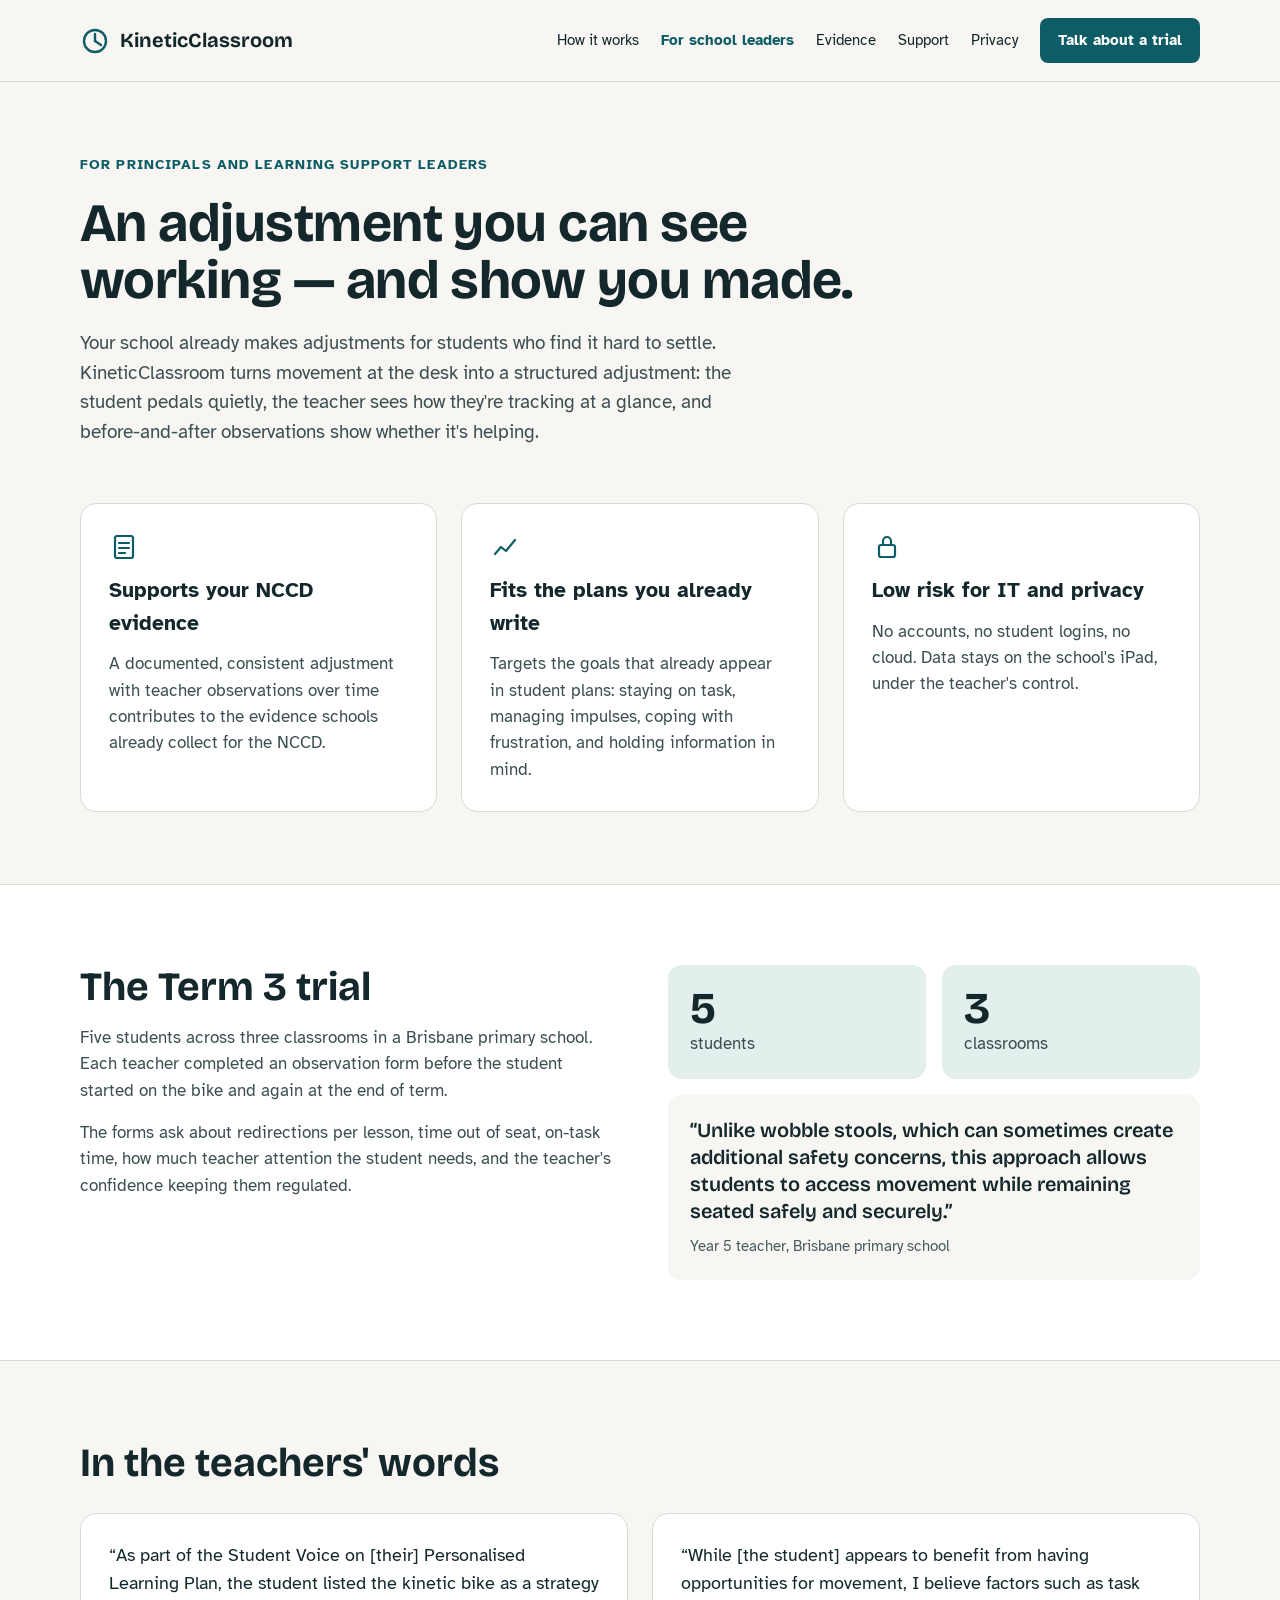
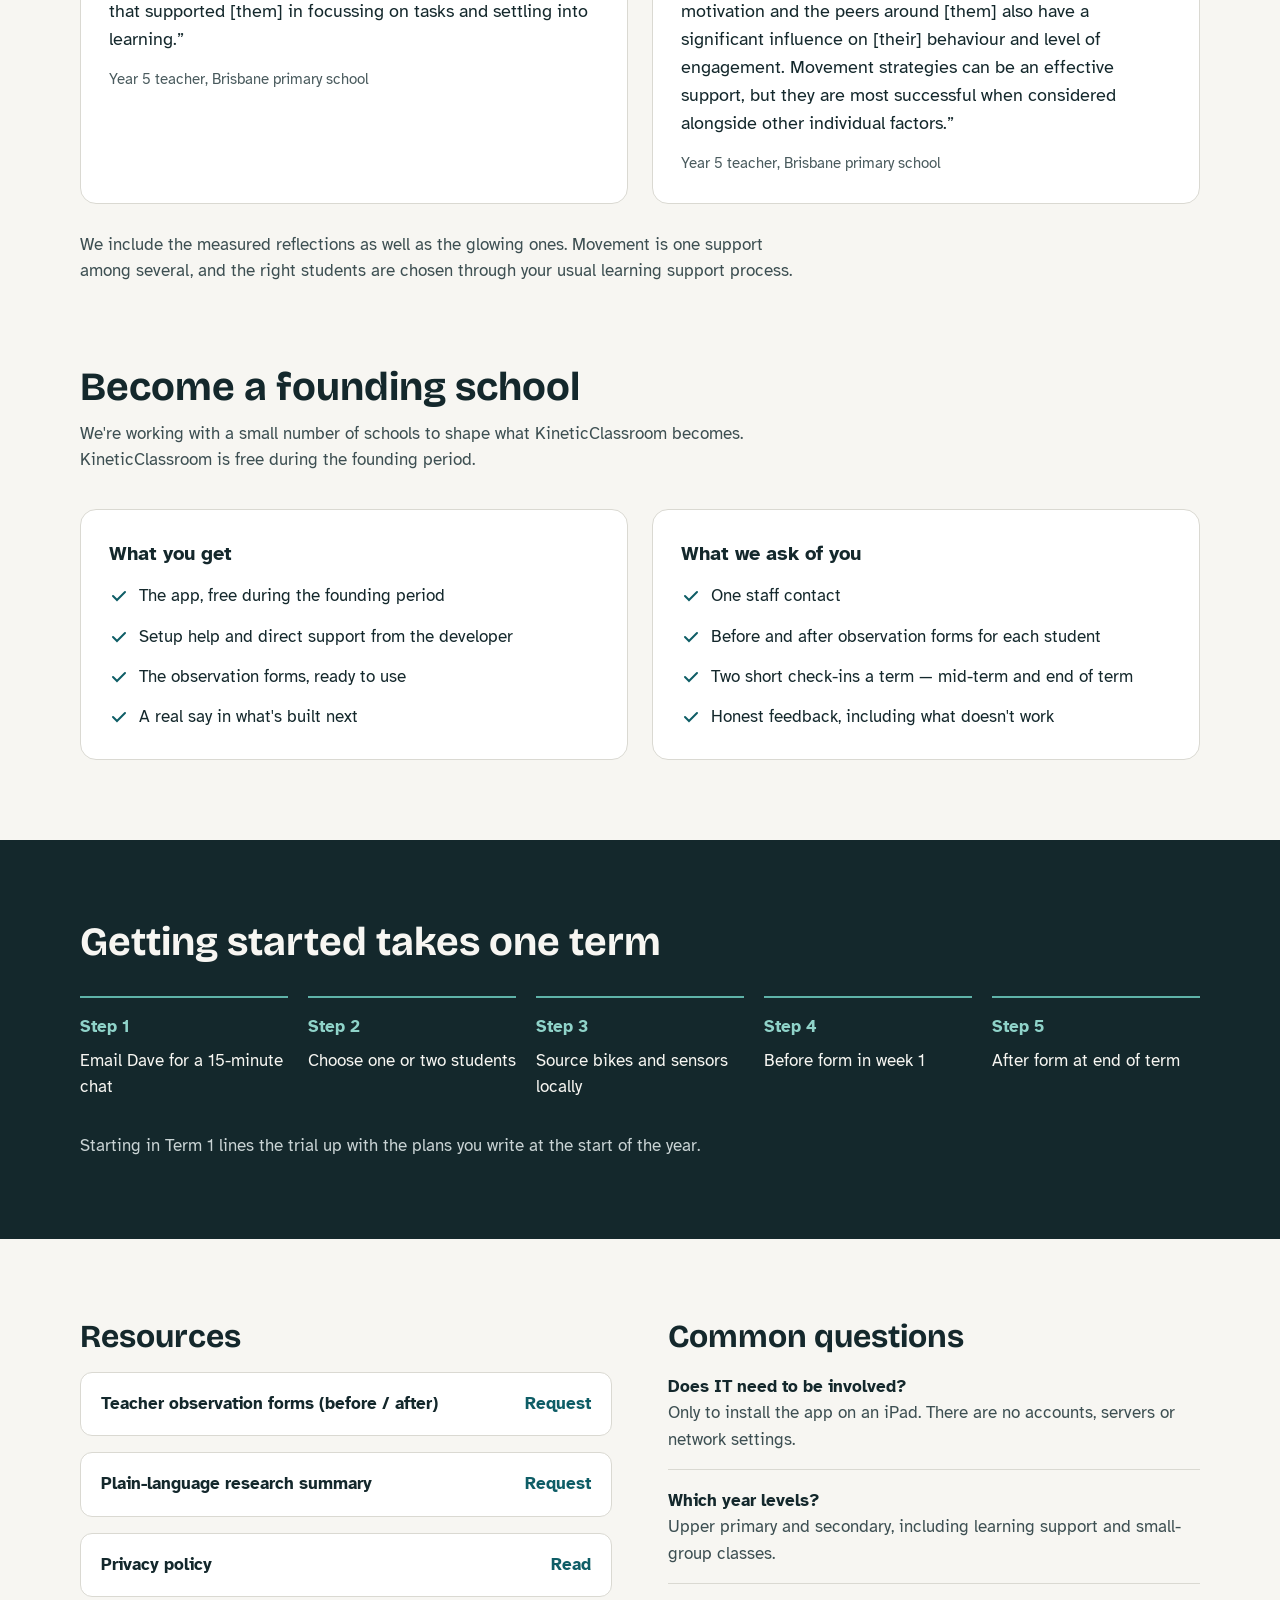
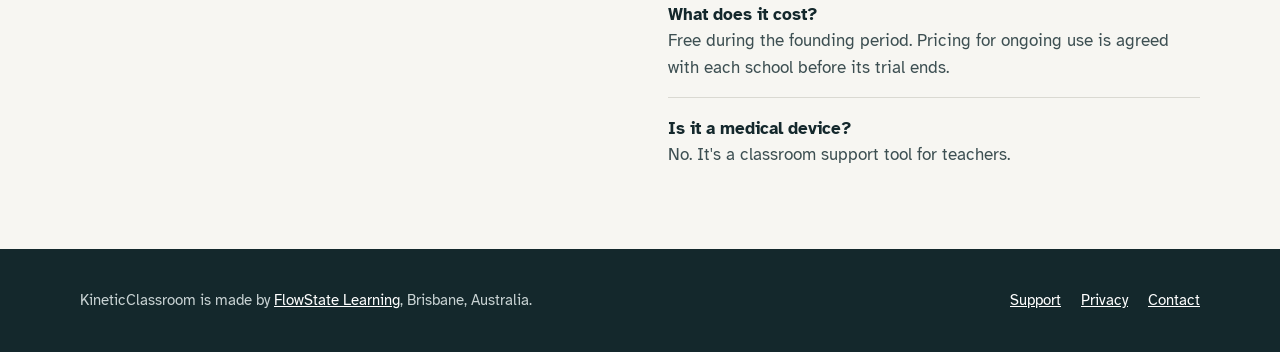
==== leaders.html @ 9f457ce8 "Add files via upload" ====
<!doctype html>
<html lang="en-AU">
<head>
<meta charset="utf-8">
<meta name="viewport" content="width=device-width, initial-scale=1">
<title>KineticClassroom for school leaders</title>
<meta name="description" content="How KineticClassroom supports adjustments for students who find it hard to settle: the Term 3 trial, founding-school terms and getting started.">
<meta property="og:title" content="KineticClassroom for school leaders">
<meta property="og:description" content="How KineticClassroom supports adjustments for students who find it hard to settle: the Term 3 trial, founding-school terms and getting started.">
<meta property="og:type" content="website">
<link rel="preconnect" href="https://fonts.googleapis.com">
<link rel="preconnect" href="https://fonts.gstatic.com" crossorigin>
<link href="https://fonts.googleapis.com/css2?family=Bricolage+Grotesque:opsz,wght@12..96,600;12..96,700&family=Atkinson+Hyperlegible:wght@400;700&display=swap" rel="stylesheet">
<style>
body{margin:0;background:#F7F6F2}
a{color:#0E5D66}a:hover{color:#0A464D}
a:focus-visible{outline:3px solid #0E5D66;outline-offset:3px}
@media (max-width:640px){
 h1{font-size:38px !important}
 h2[style*="font-size: 40px"]{font-size:30px !important}
 section{padding-top:56px !important;padding-bottom:56px !important}
 header nav{gap:14px !important}
}
</style>
</head>
<body>
<div style="font-family: 'Atkinson Hyperlegible', system-ui, sans-serif; color: #14282C; background: #F7F6F2; font-size: 17px; line-height: 1.55">

<header style="border-bottom: 1px solid #DAD9D2">
<div style="max-width: 1120px; margin: 0 auto; padding: 18px 24px; display: flex; flex-wrap: wrap; align-items: center; justify-content: space-between; gap: 16px">
<a href="index.html" style="display: flex; align-items: center; gap: 10px; text-decoration: none; color: #14282C">
<svg width="30" height="30" viewBox="0 0 30 30" fill="none" stroke="#0E5D66" stroke-width="2.4" stroke-linecap="round" aria-hidden="true"><circle cx="15" cy="15" r="11"></circle><path d="M15 15 L15 8"></path><path d="M15 15 L21 19"></path></svg>
<span style="font-family: 'Bricolage Grotesque', sans-serif; font-weight: 700; font-size: 20px">KineticClassroom</span>
</a>
<nav aria-label="Main" style="display: flex; flex-wrap: wrap; align-items: center; gap: 22px; font-size: 15px">
<a href="index.html#how" style="color: #14282C; text-decoration: none">How it works</a>
<a href="leaders.html" style="color: #0E5D66; text-decoration: none; font-weight: 700">For school leaders</a>
<a href="index.html#evidence" style="color: #14282C; text-decoration: none">Evidence</a>
<a href="support.html" style="color: #14282C; text-decoration: none">Support</a>
<a href="privacy.html" style="color: #14282C; text-decoration: none">Privacy</a>
<a href="mailto:dave@flowstatelearning.com.au?subject=KineticClassroom%20trial" style="background: #0E5D66; color: #FFFFFF; text-decoration: none; padding: 11px 18px; border-radius: 8px; font-weight: 700">Talk about a trial</a>
</nav>
</div>
</header>

<section style="max-width: 1120px; margin: 0 auto; padding: 72px 24px 56px; display: flex; flex-direction: column; gap: 20px">
<p style="margin: 0; font-size: 14px; font-weight: 700; letter-spacing: 0.08em; text-transform: uppercase; color: #0E5D66">For principals and learning support leaders</p>
<h1 style="margin: 0; font-family: 'Bricolage Grotesque', sans-serif; font-weight: 700; font-size: 54px; line-height: 1.05; letter-spacing: -0.01em; max-width: 820px">An adjustment you can see working — and show you made.</h1>
<p style="margin: 0; font-size: 19px; color: #3D4F52; max-width: 680px">Your school already makes adjustments for students who find it hard to settle. KineticClassroom turns movement at the desk into a structured adjustment: the student pedals quietly, the teacher sees how they're tracking at a glance, and before-and-after observations show whether it's helping.</p>
</section>

<section style="max-width: 1120px; margin: 0 auto; padding: 0 24px 72px; display: grid; grid-template-columns: repeat(auto-fit, minmax(300px, 1fr)); gap: 24px">
<div style="background: #FFFFFF; border: 1px solid #DAD9D2; border-radius: 16px; padding: 28px; display: flex; flex-direction: column; gap: 12px">
<svg width="30" height="30" viewBox="0 0 30 30" fill="none" stroke="#0E5D66" stroke-width="2.2" stroke-linecap="round" stroke-linejoin="round" aria-hidden="true"><rect x="6" y="4" width="18" height="22" rx="2"></rect><path d="M10 11h10M10 16h10M10 21h6"></path></svg>
<h2 style="margin: 0; font-size: 21px">Supports your NCCD evidence</h2>
<p style="margin: 0; color: #3D4F52">A documented, consistent adjustment with teacher observations over time contributes to the evidence schools already collect for the NCCD.</p>
</div>
<div style="background: #FFFFFF; border: 1px solid #DAD9D2; border-radius: 16px; padding: 28px; display: flex; flex-direction: column; gap: 12px">
<svg width="30" height="30" viewBox="0 0 30 30" fill="none" stroke="#0E5D66" stroke-width="2.2" stroke-linecap="round" stroke-linejoin="round" aria-hidden="true"><path d="M5 22l6-7 5 4 9-11"></path></svg>
<h2 style="margin: 0; font-size: 21px">Fits the plans you already write</h2>
<p style="margin: 0; color: #3D4F52">Targets the goals that already appear in student plans: staying on task, managing impulses, coping with frustration, and holding information in mind.</p>
</div>
<div style="background: #FFFFFF; border: 1px solid #DAD9D2; border-radius: 16px; padding: 28px; display: flex; flex-direction: column; gap: 12px">
<svg width="30" height="30" viewBox="0 0 30 30" fill="none" stroke="#0E5D66" stroke-width="2.2" stroke-linecap="round" stroke-linejoin="round" aria-hidden="true"><rect x="7" y="13" width="16" height="12" rx="2"></rect><path d="M11 13V9a4 4 0 0 1 8 0v4"></path></svg>
<h2 style="margin: 0; font-size: 21px">Low risk for IT and privacy</h2>
<p style="margin: 0; color: #3D4F52">No accounts, no student logins, no cloud. Data stays on the school's iPad, under the teacher's control.</p>
</div>
</section>

<section style="background: #FFFFFF; border-top: 1px solid #DAD9D2; border-bottom: 1px solid #DAD9D2">
<div style="max-width: 1120px; margin: 0 auto; padding: 80px 24px; display: grid; grid-template-columns: repeat(auto-fit, minmax(320px, 1fr)); gap: 56px">
<div style="display: flex; flex-direction: column; gap: 16px">
<h2 style="margin: 0; font-family: 'Bricolage Grotesque', sans-serif; font-weight: 700; font-size: 40px; line-height: 1.1">The Term 3 trial</h2>
<p style="margin: 0; color: #3D4F52">Five students across three classrooms in a Brisbane primary school. Each teacher completed an observation form before the student started on the bike and again at the end of term.</p>
<p style="margin: 0; color: #3D4F52">The forms ask about redirections per lesson, time out of seat, on-task time, how much teacher attention the student needs, and the teacher's confidence keeping them regulated.</p>
</div>
<div style="display: flex; flex-direction: column; gap: 16px">
<div style="display: grid; grid-template-columns: repeat(2, minmax(0, 1fr)); gap: 16px">
<div style="background: #E3EFEC; border-radius: 14px; padding: 22px"><span style="display: block; font-family: 'Bricolage Grotesque', sans-serif; font-weight: 700; font-size: 44px; line-height: 1">5</span><span style="color: #3D4F52">students</span></div>
<div style="background: #E3EFEC; border-radius: 14px; padding: 22px"><span style="display: block; font-family: 'Bricolage Grotesque', sans-serif; font-weight: 700; font-size: 44px; line-height: 1">3</span><span style="color: #3D4F52">classrooms</span></div>
</div>
<figure style="margin: 0; border-left: 0; background: #F7F6F2; border-radius: 14px; padding: 22px; display: flex; flex-direction: column; gap: 10px">
<blockquote style="margin: 0; font-family: 'Bricolage Grotesque', sans-serif; font-weight: 600; font-size: 20px; line-height: 1.35">“Unlike wobble stools, which can sometimes create additional safety concerns, this approach allows students to access movement while remaining seated safely and securely.”</blockquote>
<figcaption style="color: #4A5B5E; font-size: 15px">Year 5 teacher, Brisbane primary school</figcaption>
</figure>
</div>
</div>
</section>

<section style="max-width: 1120px; margin: 0 auto; padding: 80px 24px 0; display: flex; flex-direction: column; gap: 28px">
<h2 style="margin: 0; font-family: 'Bricolage Grotesque', sans-serif; font-weight: 700; font-size: 40px; line-height: 1.1">In the teachers' words</h2>
<div style="display: grid; grid-template-columns: repeat(auto-fit, minmax(320px, 1fr)); gap: 24px">
<figure style="margin: 0; background: #FFFFFF; border: 1px solid #DAD9D2; border-radius: 16px; padding: 28px; display: flex; flex-direction: column; gap: 14px">
<blockquote style="margin: 0; font-size: 18px; line-height: 1.55">“As part of the Student Voice on [their] Personalised Learning Plan, the student listed the kinetic bike as a strategy that supported [them] in focussing on tasks and settling into learning.”</blockquote>
<figcaption style="color: #4A5B5E; font-size: 15px">Year 5 teacher, Brisbane primary school</figcaption>
</figure>
<figure style="margin: 0; background: #FFFFFF; border: 1px solid #DAD9D2; border-radius: 16px; padding: 28px; display: flex; flex-direction: column; gap: 14px">
<blockquote style="margin: 0; font-size: 18px; line-height: 1.55">“While [the student] appears to benefit from having opportunities for movement, I believe factors such as task motivation and the peers around [them] also have a significant influence on [their] behaviour and level of engagement. Movement strategies can be an effective support, but they are most successful when considered alongside other individual factors.”</blockquote>
<figcaption style="color: #4A5B5E; font-size: 15px">Year 5 teacher, Brisbane primary school</figcaption>
</figure>
</div>
<p style="margin: 0; color: #3D4F52; max-width: 720px">We include the measured reflections as well as the glowing ones. Movement is one support among several, and the right students are chosen through your usual learning support process.</p>
</section>

<section style="max-width: 1120px; margin: 0 auto; padding: 80px 24px; display: flex; flex-direction: column; gap: 36px">
<div style="display: flex; flex-direction: column; gap: 12px; max-width: 720px">
<h2 style="margin: 0; font-family: 'Bricolage Grotesque', sans-serif; font-weight: 700; font-size: 40px; line-height: 1.1">Become a founding school</h2>
<p style="margin: 0; color: #3D4F52">We're working with a small number of schools to shape what KineticClassroom becomes. KineticClassroom is free during the founding period.</p>
</div>
<div style="display: grid; grid-template-columns: repeat(auto-fit, minmax(300px, 1fr)); gap: 24px">
<div style="background: #FFFFFF; border: 1px solid #DAD9D2; border-radius: 16px; padding: 28px; display: flex; flex-direction: column; gap: 14px">
<h3 style="margin: 0; font-size: 20px">What you get</h3>
<div style="display: flex; gap: 10px"><svg width="20" height="20" viewBox="0 0 20 20" fill="none" stroke="#0E5D66" stroke-width="2" stroke-linecap="round" aria-hidden="true" style="flex-shrink: 0; margin-top: 3px"><path d="M4 10l4 4 8-8"></path></svg><span>The app, free during the founding period</span></div>
<div style="display: flex; gap: 10px"><svg width="20" height="20" viewBox="0 0 20 20" fill="none" stroke="#0E5D66" stroke-width="2" stroke-linecap="round" aria-hidden="true" style="flex-shrink: 0; margin-top: 3px"><path d="M4 10l4 4 8-8"></path></svg><span>Setup help and direct support from the developer</span></div>
<div style="display: flex; gap: 10px"><svg width="20" height="20" viewBox="0 0 20 20" fill="none" stroke="#0E5D66" stroke-width="2" stroke-linecap="round" aria-hidden="true" style="flex-shrink: 0; margin-top: 3px"><path d="M4 10l4 4 8-8"></path></svg><span>The observation forms, ready to use</span></div>
<div style="display: flex; gap: 10px"><svg width="20" height="20" viewBox="0 0 20 20" fill="none" stroke="#0E5D66" stroke-width="2" stroke-linecap="round" aria-hidden="true" style="flex-shrink: 0; margin-top: 3px"><path d="M4 10l4 4 8-8"></path></svg><span>A real say in what's built next</span></div>
</div>
<div style="background: #FFFFFF; border: 1px solid #DAD9D2; border-radius: 16px; padding: 28px; display: flex; flex-direction: column; gap: 14px">
<h3 style="margin: 0; font-size: 20px">What we ask of you</h3>
<div style="display: flex; gap: 10px"><svg width="20" height="20" viewBox="0 0 20 20" fill="none" stroke="#0E5D66" stroke-width="2" stroke-linecap="round" aria-hidden="true" style="flex-shrink: 0; margin-top: 3px"><path d="M4 10l4 4 8-8"></path></svg><span>One staff contact</span></div>
<div style="display: flex; gap: 10px"><svg width="20" height="20" viewBox="0 0 20 20" fill="none" stroke="#0E5D66" stroke-width="2" stroke-linecap="round" aria-hidden="true" style="flex-shrink: 0; margin-top: 3px"><path d="M4 10l4 4 8-8"></path></svg><span>Before and after observation forms for each student</span></div>
<div style="display: flex; gap: 10px"><svg width="20" height="20" viewBox="0 0 20 20" fill="none" stroke="#0E5D66" stroke-width="2" stroke-linecap="round" aria-hidden="true" style="flex-shrink: 0; margin-top: 3px"><path d="M4 10l4 4 8-8"></path></svg><span>Two short check-ins a term — mid-term and end of term</span></div>
<div style="display: flex; gap: 10px"><svg width="20" height="20" viewBox="0 0 20 20" fill="none" stroke="#0E5D66" stroke-width="2" stroke-linecap="round" aria-hidden="true" style="flex-shrink: 0; margin-top: 3px"><path d="M4 10l4 4 8-8"></path></svg><span>Honest feedback, including what doesn't work</span></div>
</div>
</div>
</section>

<section style="background: #14282C; color: #F7F6F2">
<div style="max-width: 1120px; margin: 0 auto; padding: 80px 24px; display: flex; flex-direction: column; gap: 32px">
<h2 style="margin: 0; font-family: 'Bricolage Grotesque', sans-serif; font-weight: 700; font-size: 40px; line-height: 1.1">Getting started takes one term</h2>
<div style="display: grid; grid-template-columns: repeat(auto-fit, minmax(190px, 1fr)); gap: 20px">
<div style="display: flex; flex-direction: column; gap: 8px; border-top: 2px solid #5FB3A9; padding-top: 16px"><span style="font-weight: 700; color: #8FD3C9">Step 1</span><span>Email Dave for a 15-minute chat</span></div>
<div style="display: flex; flex-direction: column; gap: 8px; border-top: 2px solid #5FB3A9; padding-top: 16px"><span style="font-weight: 700; color: #8FD3C9">Step 2</span><span>Choose one or two students</span></div>
<div style="display: flex; flex-direction: column; gap: 8px; border-top: 2px solid #5FB3A9; padding-top: 16px"><span style="font-weight: 700; color: #8FD3C9">Step 3</span><span>Source bikes and sensors locally</span></div>
<div style="display: flex; flex-direction: column; gap: 8px; border-top: 2px solid #5FB3A9; padding-top: 16px"><span style="font-weight: 700; color: #8FD3C9">Step 4</span><span>Before form in week 1</span></div>
<div style="display: flex; flex-direction: column; gap: 8px; border-top: 2px solid #5FB3A9; padding-top: 16px"><span style="font-weight: 700; color: #8FD3C9">Step 5</span><span>After form at end of term</span></div>
</div>
<p style="margin: 0; color: #C9D3D4; max-width: 680px">Starting in Term 1 lines the trial up with the plans you write at the start of the year.</p>
</div>
</section>

<section style="max-width: 1120px; margin: 0 auto; padding: 80px 24px; display: grid; grid-template-columns: repeat(auto-fit, minmax(320px, 1fr)); gap: 56px">
<div style="display: flex; flex-direction: column; gap: 16px">
<h2 style="margin: 0; font-family: 'Bricolage Grotesque', sans-serif; font-weight: 700; font-size: 32px; line-height: 1.15">Resources</h2>
<a href="mailto:dave@flowstatelearning.com.au?subject=KineticClassroom%20observation%20forms" style="display: flex; justify-content: space-between; align-items: center; padding: 18px 20px; background: #FFFFFF; border: 1px solid #DAD9D2; border-radius: 12px; text-decoration: none; color: #14282C; font-weight: 700">Teacher observation forms (before / after) <span style="color: #0E5D66">Request</span></a>
<a href="mailto:dave@flowstatelearning.com.au?subject=KineticClassroom%20research%20summary" style="display: flex; justify-content: space-between; align-items: center; padding: 18px 20px; background: #FFFFFF; border: 1px solid #DAD9D2; border-radius: 12px; text-decoration: none; color: #14282C; font-weight: 700">Plain-language research summary <span style="color: #0E5D66">Request</span></a>
<a href="privacy.html" style="display: flex; justify-content: space-between; align-items: center; padding: 18px 20px; background: #FFFFFF; border: 1px solid #DAD9D2; border-radius: 12px; text-decoration: none; color: #14282C; font-weight: 700">Privacy policy <span style="color: #0E5D66">Read</span></a>
</div>
<div style="display: flex; flex-direction: column; gap: 18px">
<h2 style="margin: 0; font-family: 'Bricolage Grotesque', sans-serif; font-weight: 700; font-size: 32px; line-height: 1.15">Common questions</h2>
<div style="padding-bottom: 16px; border-bottom: 1px solid #DAD9D2"><strong>Does IT need to be involved?</strong><br><span style="color: #3D4F52">Only to install the app on an iPad. There are no accounts, servers or network settings.</span></div>
<div style="padding-bottom: 16px; border-bottom: 1px solid #DAD9D2"><strong>Which year levels?</strong><br><span style="color: #3D4F52">Upper primary and secondary, including learning support and small-group classes.</span></div>
<div style="padding-bottom: 16px; border-bottom: 1px solid #DAD9D2"><strong>What does it cost?</strong><br><span style="color: #3D4F52">Free during the founding period. Pricing for ongoing use is agreed with each school before its trial ends.</span></div>
<div><strong>Is it a medical device?</strong><br><span style="color: #3D4F52">No. It's a classroom support tool for teachers.</span></div>
</div>
</section>

<footer style="background: #14282C; color: #C9D3D4">
<div style="max-width: 1120px; margin: 0 auto; padding: 40px 24px; display: flex; flex-wrap: wrap; gap: 24px; justify-content: space-between; font-size: 15px">
<span>KineticClassroom is made by <a href="https://www.flowstatelearning.com.au" style="color: #FFFFFF">FlowState Learning</a>, Brisbane, Australia.</span>
<span style="display: flex; gap: 20px"><a href="support.html" style="color: #FFFFFF">Support</a><a href="privacy.html" style="color: #FFFFFF">Privacy</a><a href="mailto:dave@flowstatelearning.com.au" style="color: #FFFFFF">Contact</a></span>
</div>
</footer>

</div>
</body>
</html>
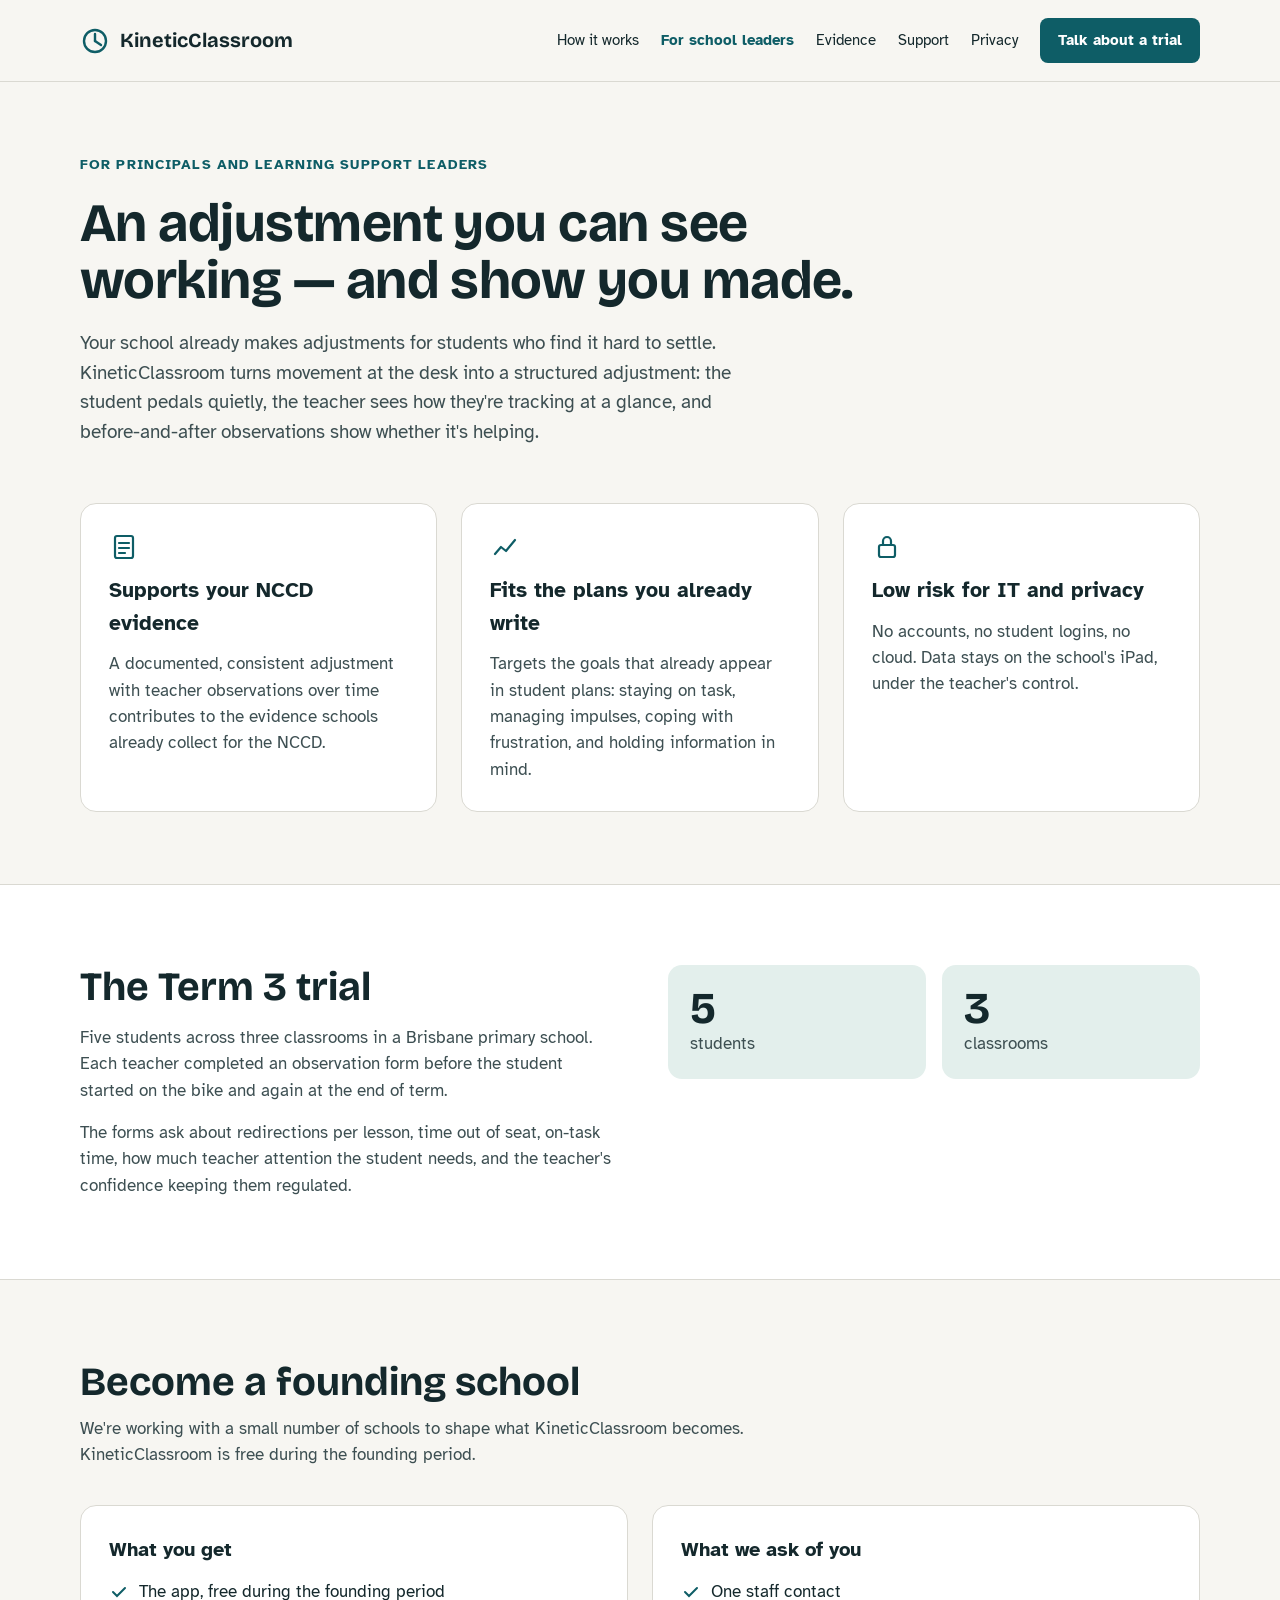
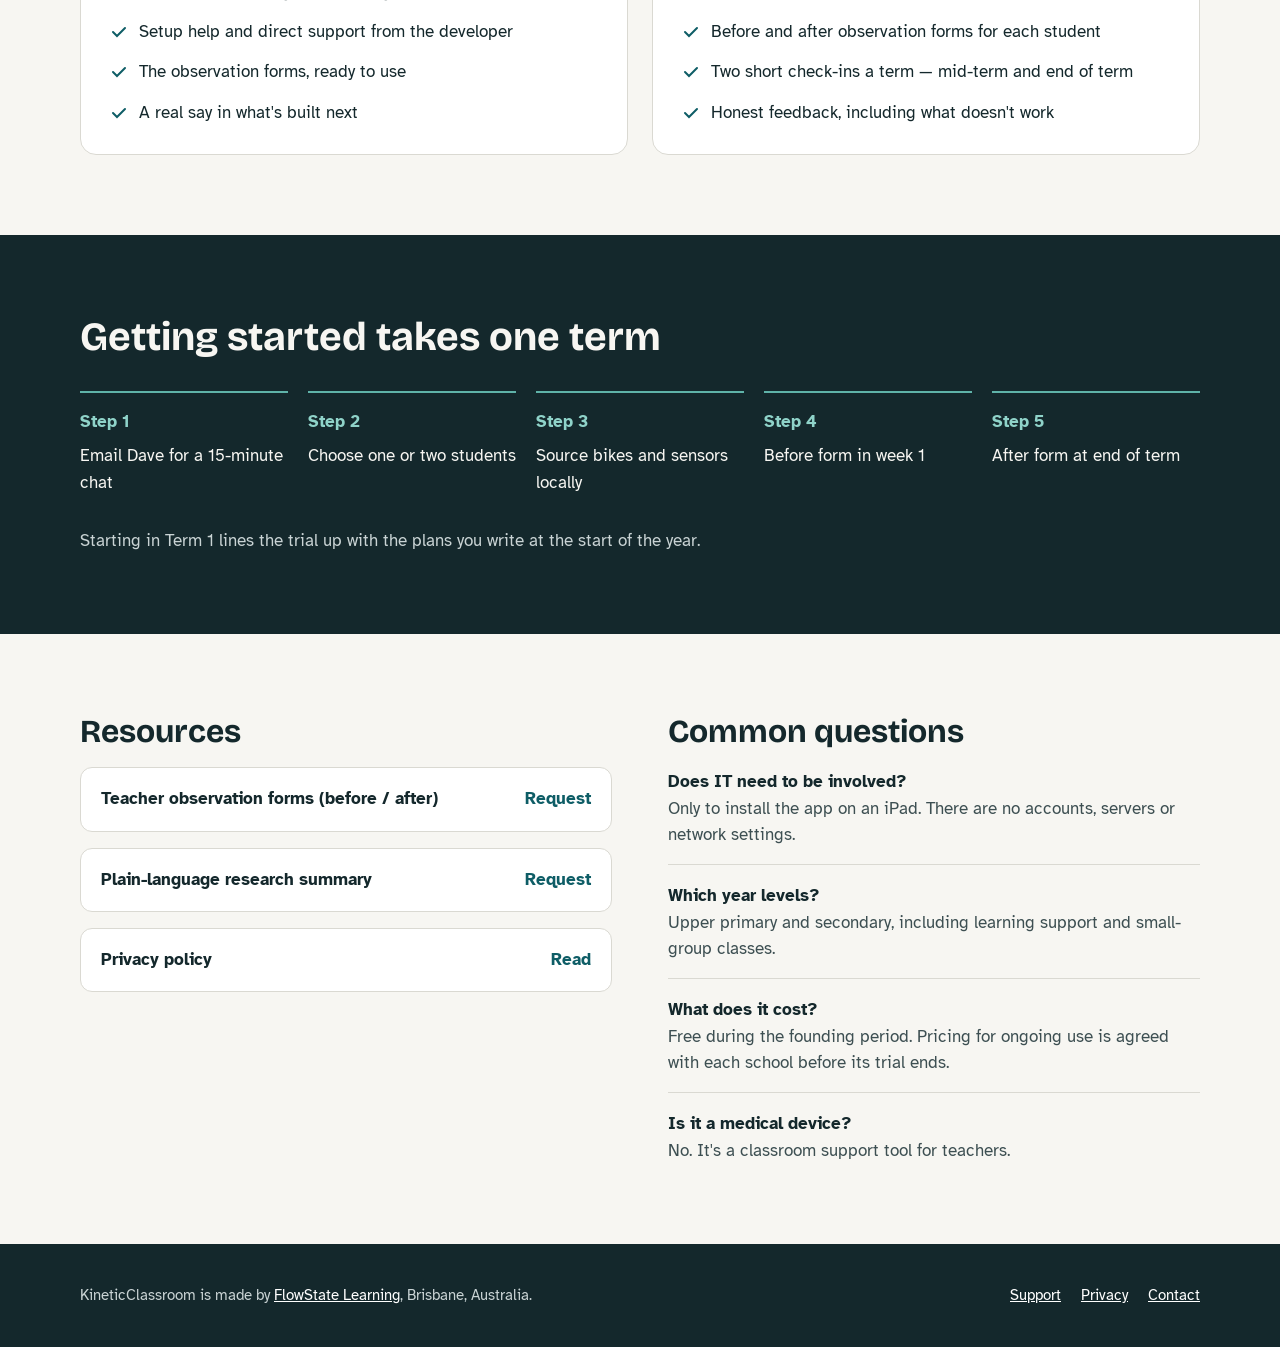
==== commit 64d1e25e: "Add files via upload" ====
--- a/leaders.html
+++ b/leaders.html
@@ -79,27 +79,8 @@
 <div style="background: #E3EFEC; border-radius: 14px; padding: 22px"><span style="display: block; font-family: 'Bricolage Grotesque', sans-serif; font-weight: 700; font-size: 44px; line-height: 1">5</span><span style="color: #3D4F52">students</span></div>
 <div style="background: #E3EFEC; border-radius: 14px; padding: 22px"><span style="display: block; font-family: 'Bricolage Grotesque', sans-serif; font-weight: 700; font-size: 44px; line-height: 1">3</span><span style="color: #3D4F52">classrooms</span></div>
 </div>
-<figure style="margin: 0; border-left: 0; background: #F7F6F2; border-radius: 14px; padding: 22px; display: flex; flex-direction: column; gap: 10px">
-<blockquote style="margin: 0; font-family: 'Bricolage Grotesque', sans-serif; font-weight: 600; font-size: 20px; line-height: 1.35">“Unlike wobble stools, which can sometimes create additional safety concerns, this approach allows students to access movement while remaining seated safely and securely.”</blockquote>
-<figcaption style="color: #4A5B5E; font-size: 15px">Year 5 teacher, Brisbane primary school</figcaption>
-</figure>
 </div>
 </div>
-</section>
-
-<section style="max-width: 1120px; margin: 0 auto; padding: 80px 24px 0; display: flex; flex-direction: column; gap: 28px">
-<h2 style="margin: 0; font-family: 'Bricolage Grotesque', sans-serif; font-weight: 700; font-size: 40px; line-height: 1.1">In the teachers' words</h2>
-<div style="display: grid; grid-template-columns: repeat(auto-fit, minmax(320px, 1fr)); gap: 24px">
-<figure style="margin: 0; background: #FFFFFF; border: 1px solid #DAD9D2; border-radius: 16px; padding: 28px; display: flex; flex-direction: column; gap: 14px">
-<blockquote style="margin: 0; font-size: 18px; line-height: 1.55">“As part of the Student Voice on [their] Personalised Learning Plan, the student listed the kinetic bike as a strategy that supported [them] in focussing on tasks and settling into learning.”</blockquote>
-<figcaption style="color: #4A5B5E; font-size: 15px">Year 5 teacher, Brisbane primary school</figcaption>
-</figure>
-<figure style="margin: 0; background: #FFFFFF; border: 1px solid #DAD9D2; border-radius: 16px; padding: 28px; display: flex; flex-direction: column; gap: 14px">
-<blockquote style="margin: 0; font-size: 18px; line-height: 1.55">“While [the student] appears to benefit from having opportunities for movement, I believe factors such as task motivation and the peers around [them] also have a significant influence on [their] behaviour and level of engagement. Movement strategies can be an effective support, but they are most successful when considered alongside other individual factors.”</blockquote>
-<figcaption style="color: #4A5B5E; font-size: 15px">Year 5 teacher, Brisbane primary school</figcaption>
-</figure>
-</div>
-<p style="margin: 0; color: #3D4F52; max-width: 720px">We include the measured reflections as well as the glowing ones. Movement is one support among several, and the right students are chosen through your usual learning support process.</p>
 </section>
 
 <section style="max-width: 1120px; margin: 0 auto; padding: 80px 24px; display: flex; flex-direction: column; gap: 36px">
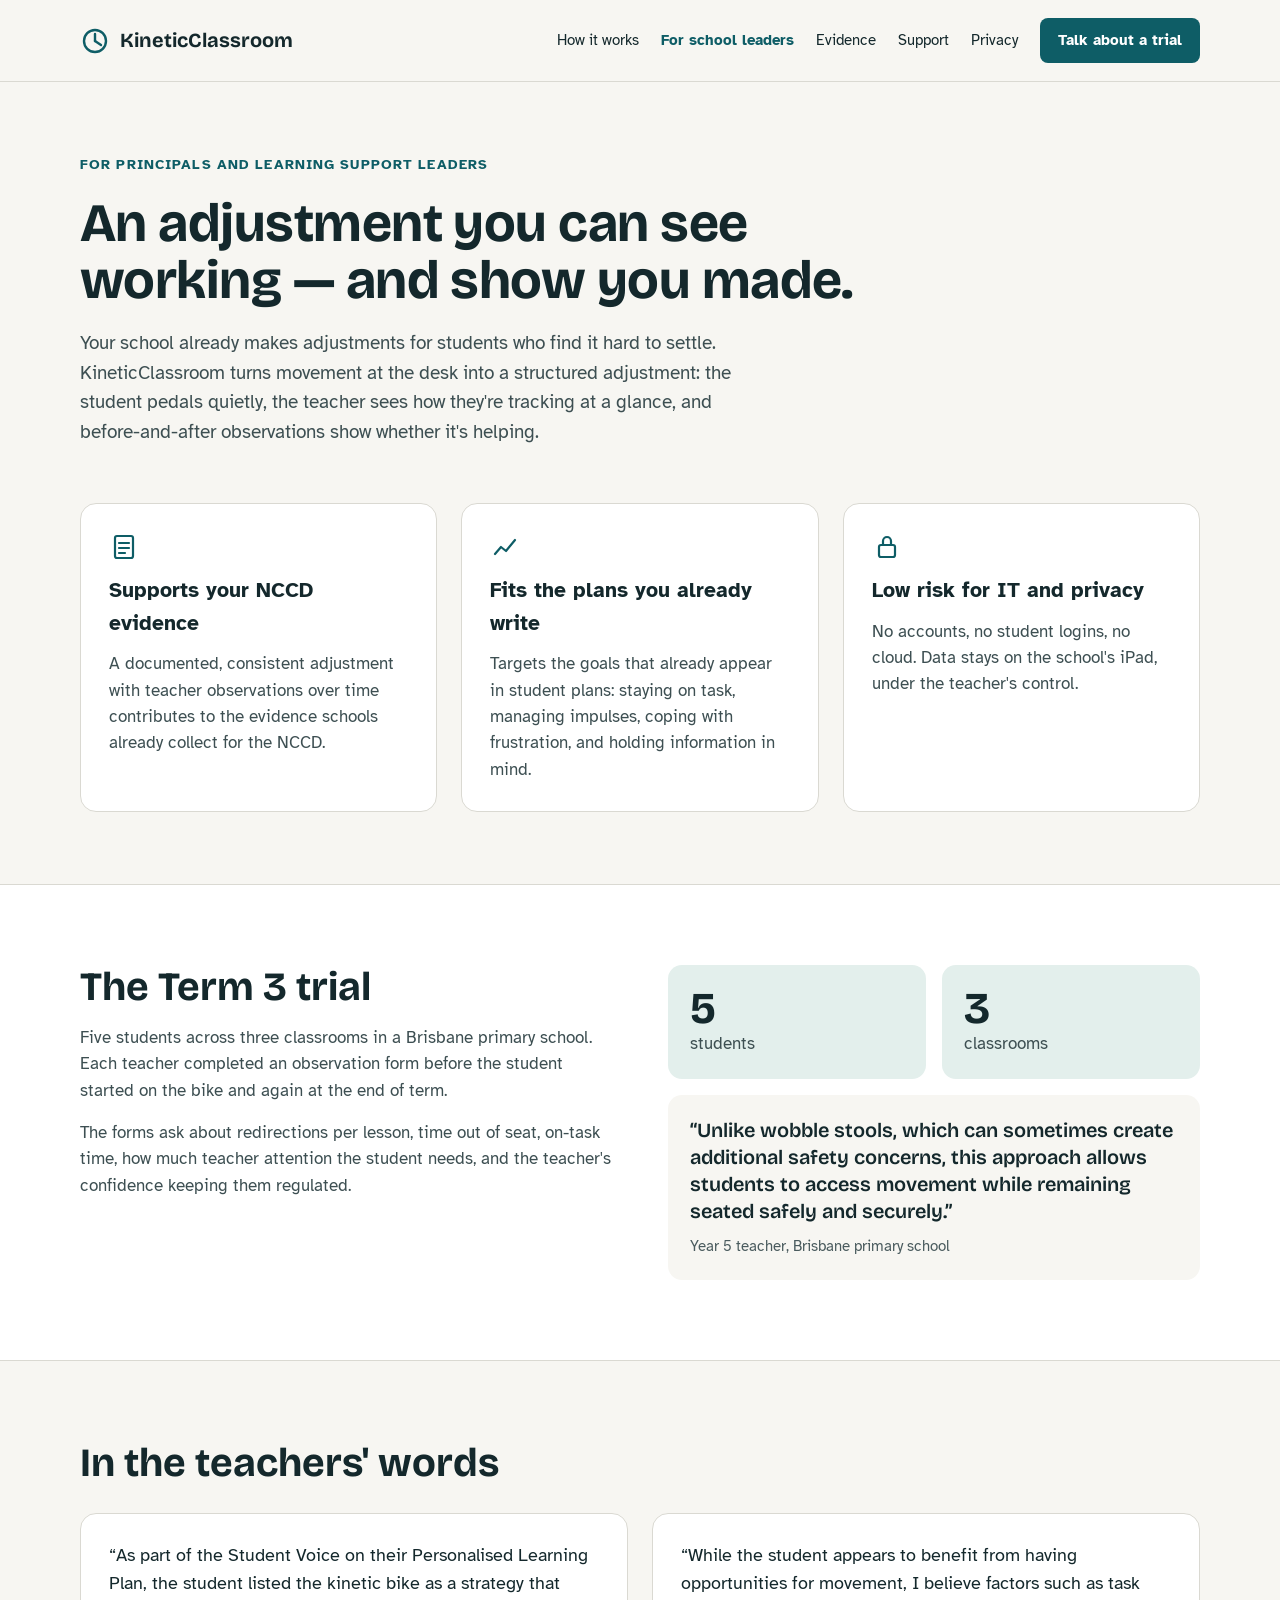
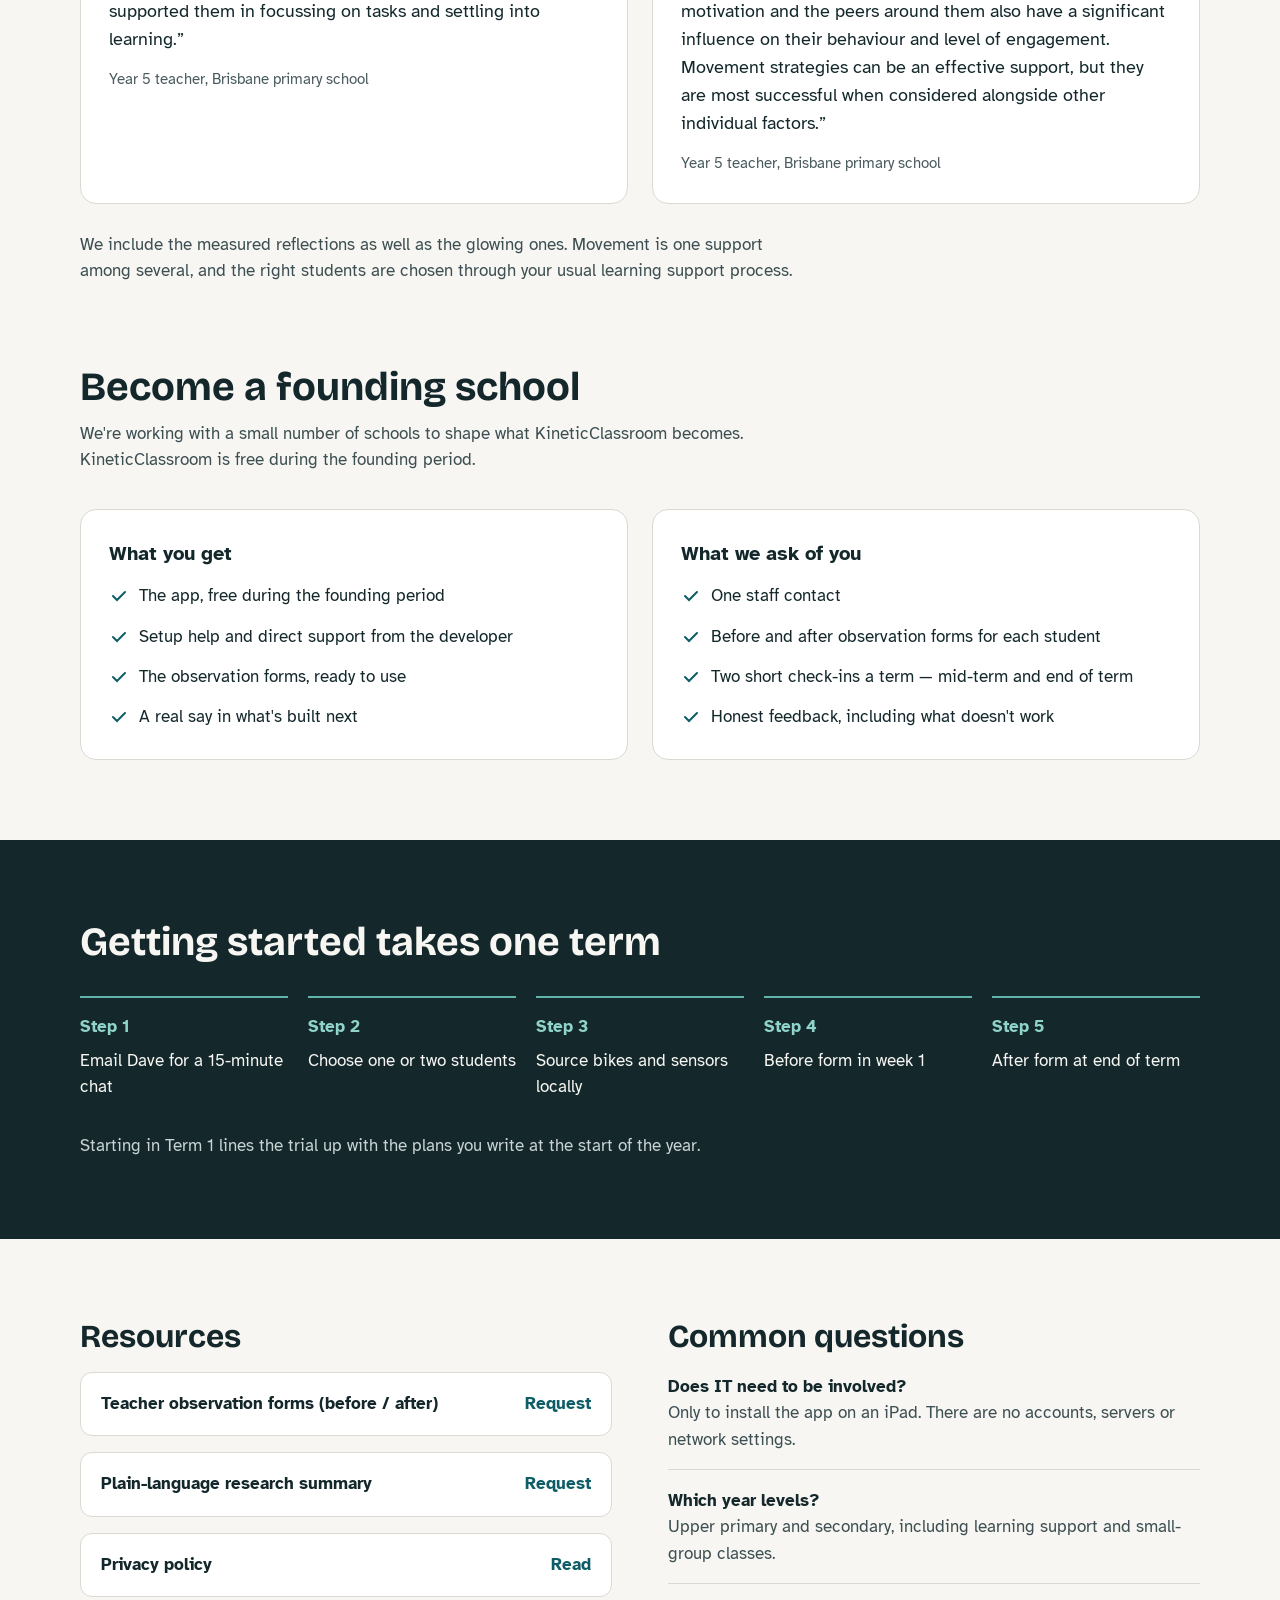
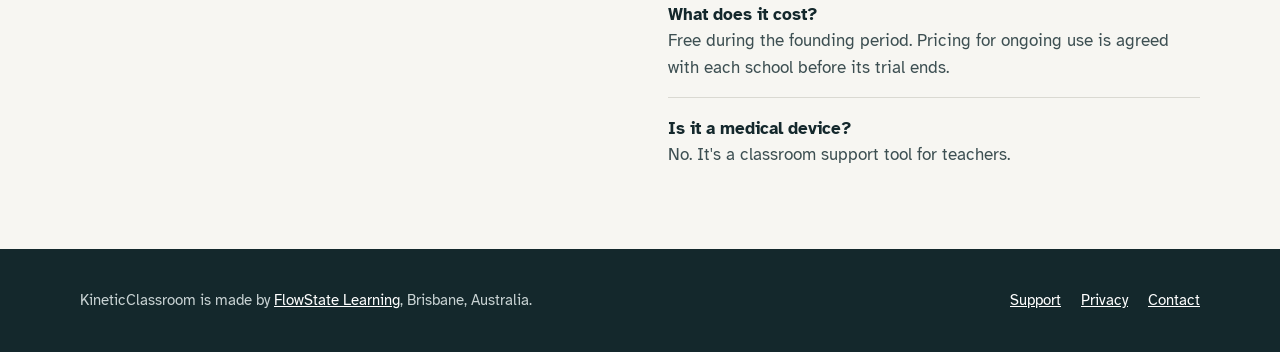
==== commit acae5ee9: "Add files via upload" ====
--- a/leaders.html
+++ b/leaders.html
@@ -79,8 +79,27 @@
 <div style="background: #E3EFEC; border-radius: 14px; padding: 22px"><span style="display: block; font-family: 'Bricolage Grotesque', sans-serif; font-weight: 700; font-size: 44px; line-height: 1">5</span><span style="color: #3D4F52">students</span></div>
 <div style="background: #E3EFEC; border-radius: 14px; padding: 22px"><span style="display: block; font-family: 'Bricolage Grotesque', sans-serif; font-weight: 700; font-size: 44px; line-height: 1">3</span><span style="color: #3D4F52">classrooms</span></div>
 </div>
+<figure style="margin: 0; border-left: 0; background: #F7F6F2; border-radius: 14px; padding: 22px; display: flex; flex-direction: column; gap: 10px">
+<blockquote style="margin: 0; font-family: 'Bricolage Grotesque', sans-serif; font-weight: 600; font-size: 20px; line-height: 1.35">“Unlike wobble stools, which can sometimes create additional safety concerns, this approach allows students to access movement while remaining seated safely and securely.”</blockquote>
+<figcaption style="color: #4A5B5E; font-size: 15px">Year 5 teacher, Brisbane primary school</figcaption>
+</figure>
 </div>
 </div>
+</section>
+
+<section style="max-width: 1120px; margin: 0 auto; padding: 80px 24px 0; display: flex; flex-direction: column; gap: 28px">
+<h2 style="margin: 0; font-family: 'Bricolage Grotesque', sans-serif; font-weight: 700; font-size: 40px; line-height: 1.1">In the teachers' words</h2>
+<div style="display: grid; grid-template-columns: repeat(auto-fit, minmax(320px, 1fr)); gap: 24px">
+<figure style="margin: 0; background: #FFFFFF; border: 1px solid #DAD9D2; border-radius: 16px; padding: 28px; display: flex; flex-direction: column; gap: 14px">
+<blockquote style="margin: 0; font-size: 18px; line-height: 1.55">“As part of the Student Voice on their Personalised Learning Plan, the student listed the kinetic bike as a strategy that supported them in focussing on tasks and settling into learning.”</blockquote>
+<figcaption style="color: #4A5B5E; font-size: 15px">Year 5 teacher, Brisbane primary school</figcaption>
+</figure>
+<figure style="margin: 0; background: #FFFFFF; border: 1px solid #DAD9D2; border-radius: 16px; padding: 28px; display: flex; flex-direction: column; gap: 14px">
+<blockquote style="margin: 0; font-size: 18px; line-height: 1.55">“While the student appears to benefit from having opportunities for movement, I believe factors such as task motivation and the peers around them also have a significant influence on their behaviour and level of engagement. Movement strategies can be an effective support, but they are most successful when considered alongside other individual factors.”</blockquote>
+<figcaption style="color: #4A5B5E; font-size: 15px">Year 5 teacher, Brisbane primary school</figcaption>
+</figure>
+</div>
+<p style="margin: 0; color: #3D4F52; max-width: 720px">We include the measured reflections as well as the glowing ones. Movement is one support among several, and the right students are chosen through your usual learning support process.</p>
 </section>
 
 <section style="max-width: 1120px; margin: 0 auto; padding: 80px 24px; display: flex; flex-direction: column; gap: 36px">
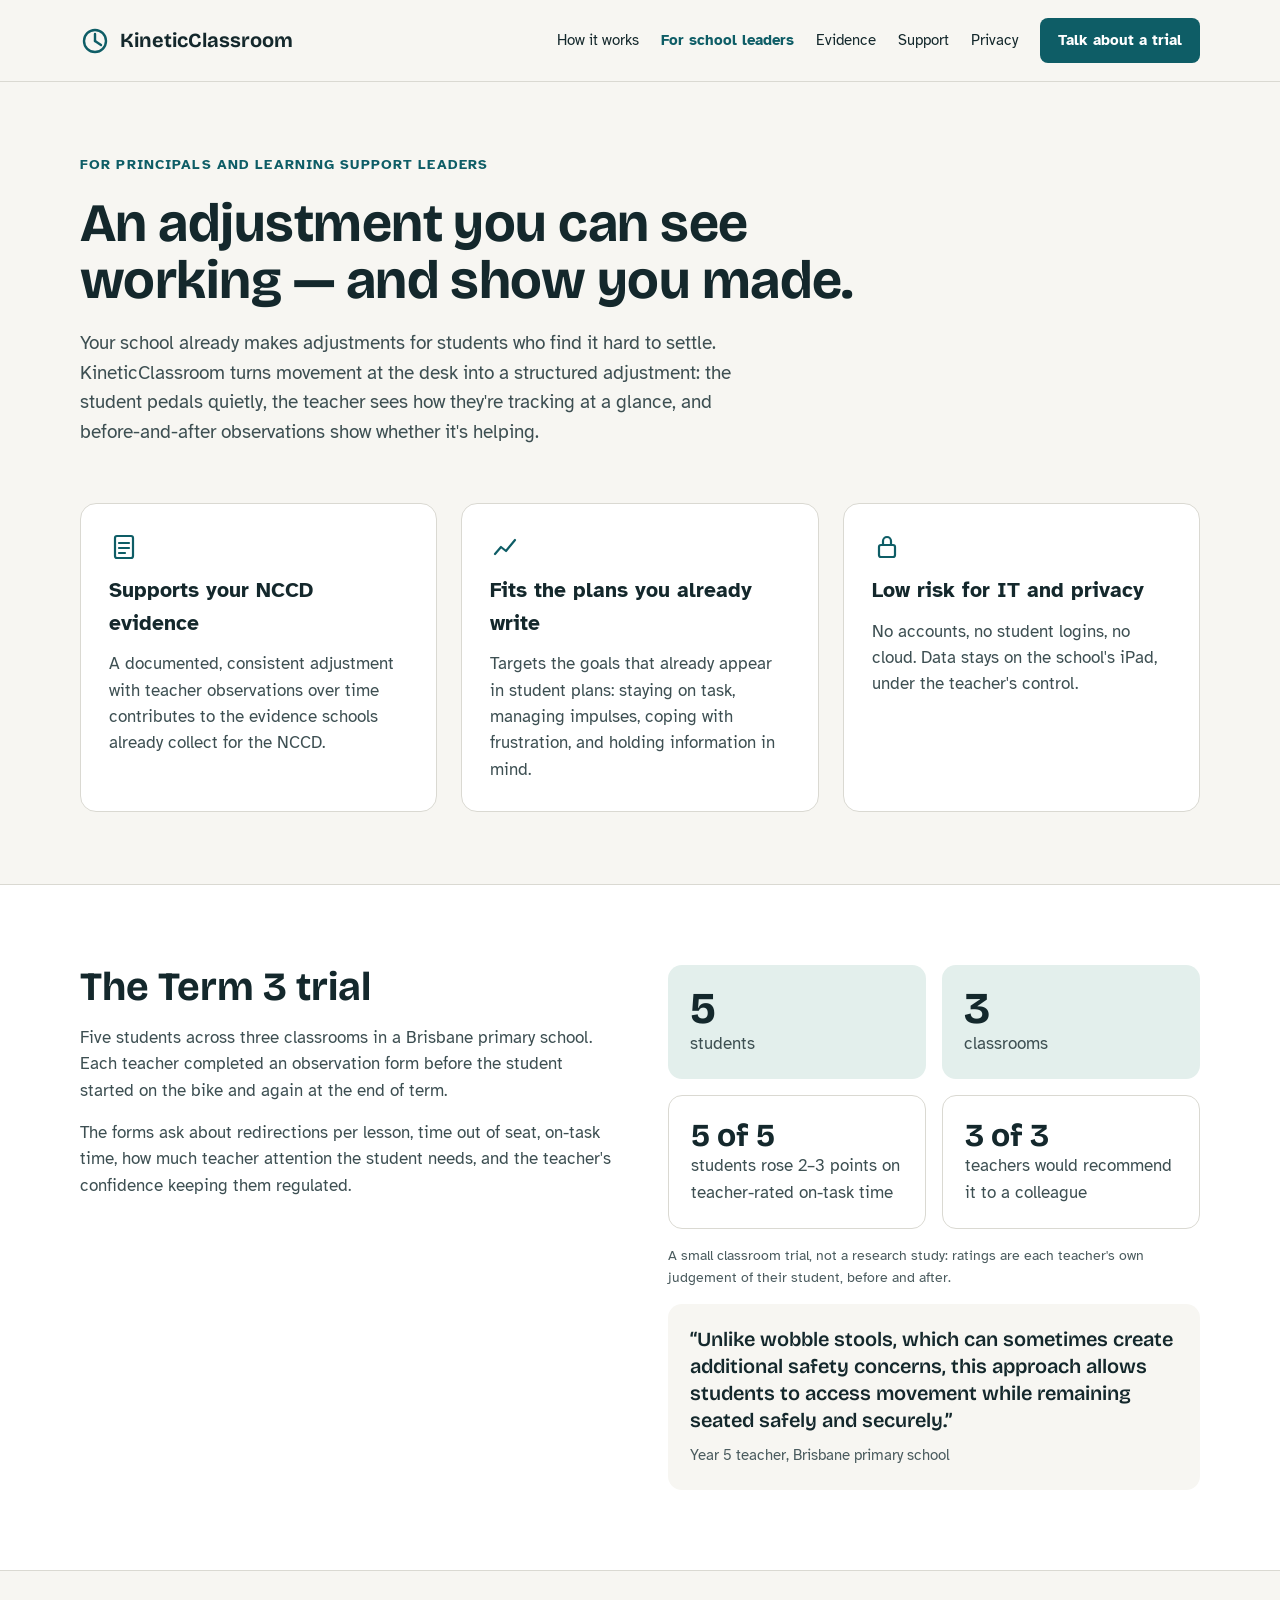
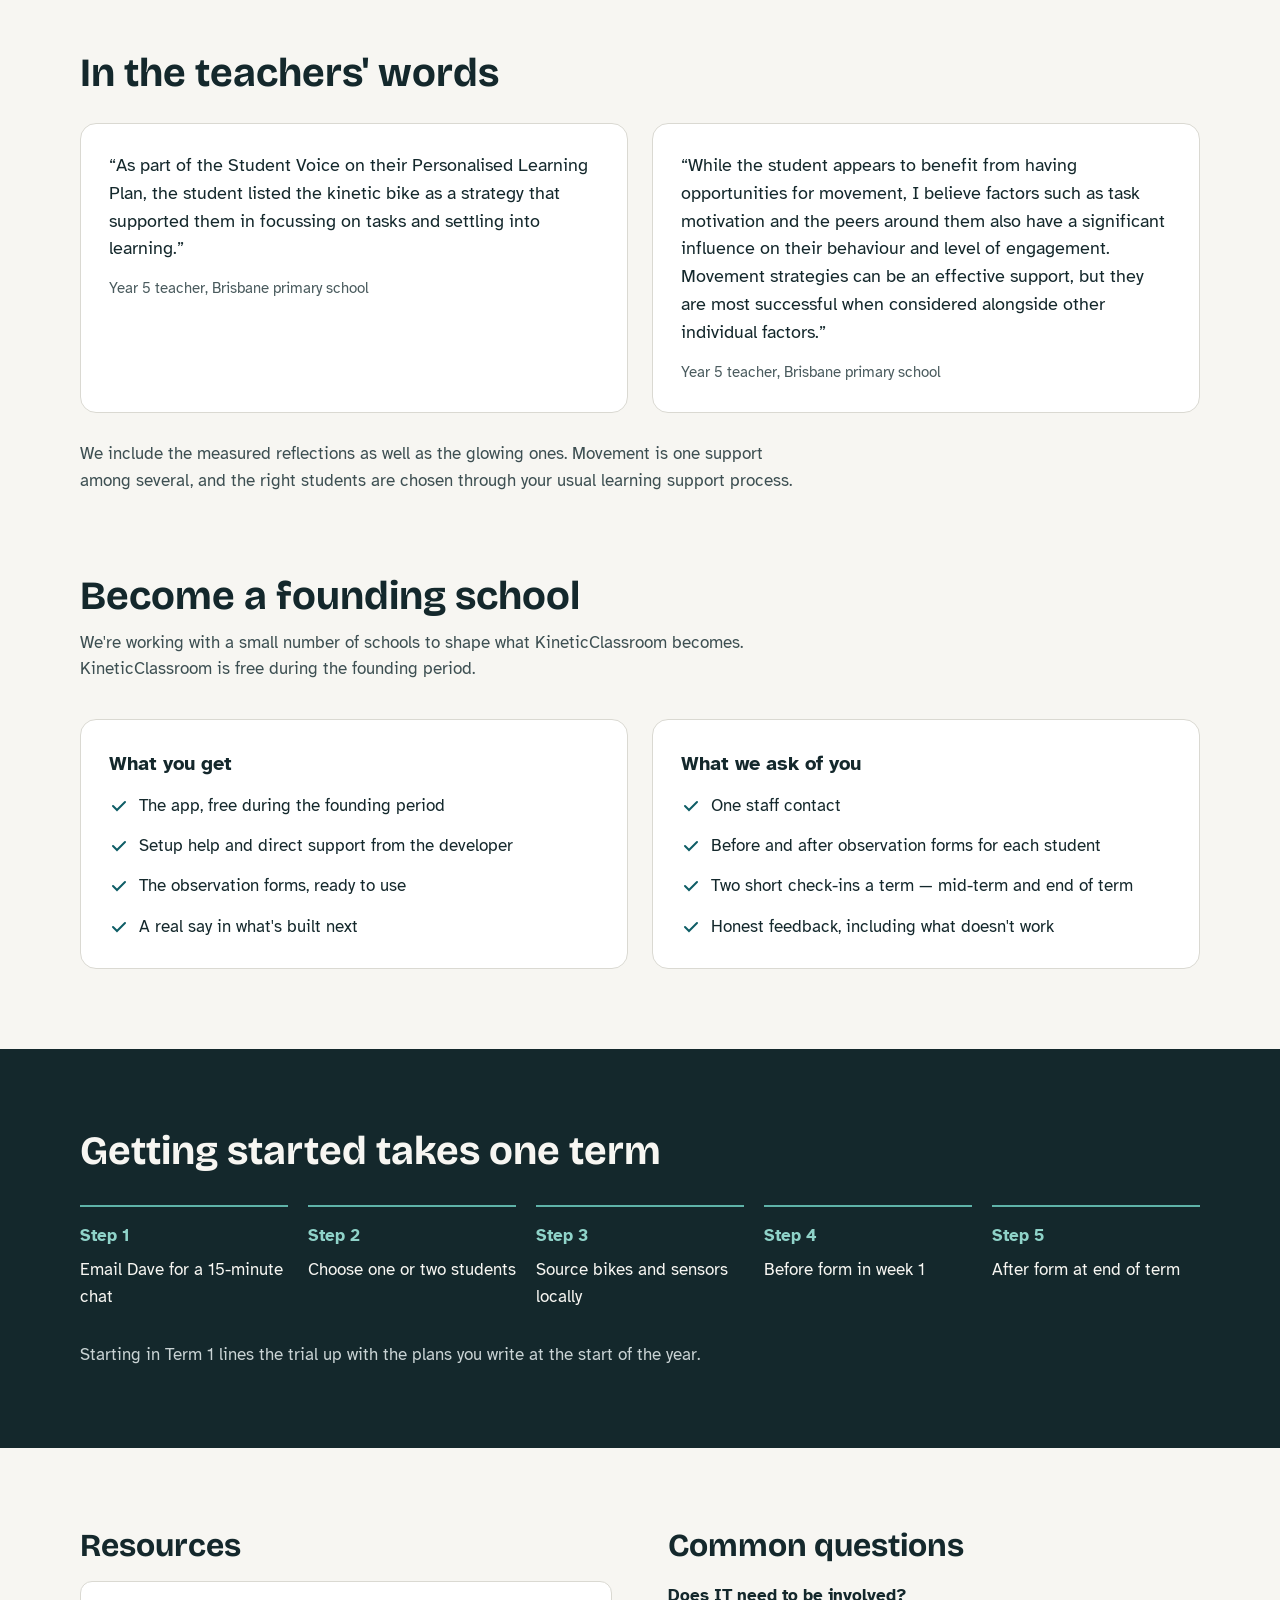
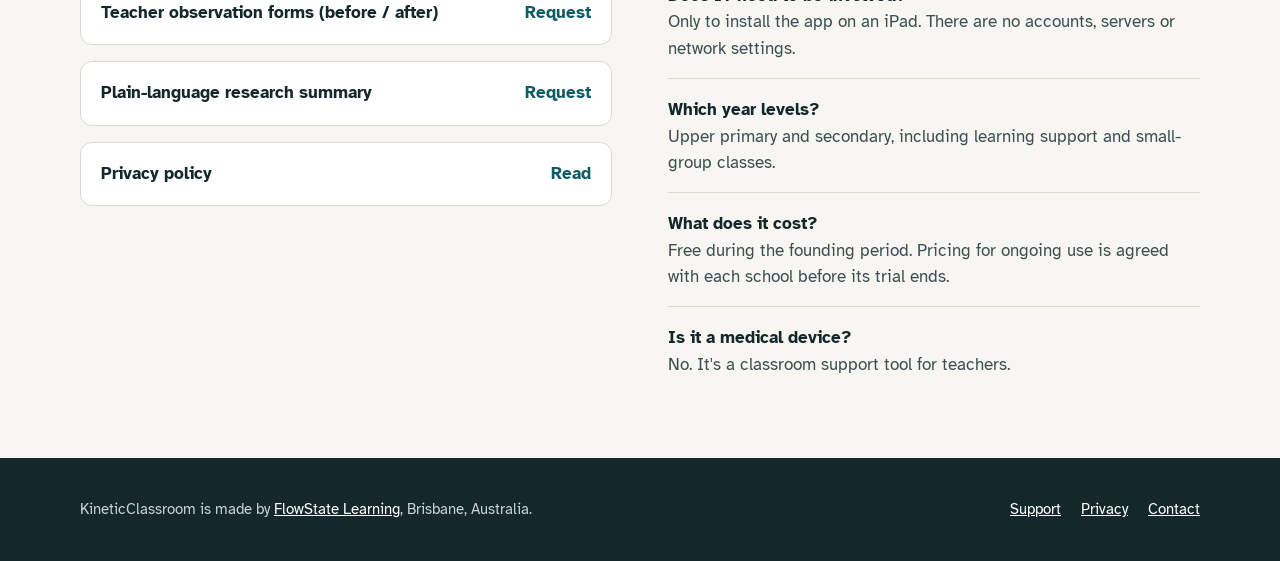
==== commit 8001a509: "Add files via upload" ====
--- a/leaders.html
+++ b/leaders.html
@@ -79,6 +79,11 @@
 <div style="background: #E3EFEC; border-radius: 14px; padding: 22px"><span style="display: block; font-family: 'Bricolage Grotesque', sans-serif; font-weight: 700; font-size: 44px; line-height: 1">5</span><span style="color: #3D4F52">students</span></div>
 <div style="background: #E3EFEC; border-radius: 14px; padding: 22px"><span style="display: block; font-family: 'Bricolage Grotesque', sans-serif; font-weight: 700; font-size: 44px; line-height: 1">3</span><span style="color: #3D4F52">classrooms</span></div>
 </div>
+<div style="display: grid; grid-template-columns: repeat(2, minmax(0, 1fr)); gap: 16px">
+<div style="background: #FFFFFF; border: 1px solid #DAD9D2; border-radius: 14px; padding: 22px"><span style="display: block; font-family: 'Bricolage Grotesque', sans-serif; font-weight: 700; font-size: 32px; line-height: 1.1">5 of 5</span><span style="color: #3D4F52">students rose 2–3 points on teacher-rated on-task time</span></div>
+<div style="background: #FFFFFF; border: 1px solid #DAD9D2; border-radius: 14px; padding: 22px"><span style="display: block; font-family: 'Bricolage Grotesque', sans-serif; font-weight: 700; font-size: 32px; line-height: 1.1">3 of 3</span><span style="color: #3D4F52">teachers would recommend it to a colleague</span></div>
+</div>
+<p style="margin: 0; font-size: 14px; color: #4A5B5E">A small classroom trial, not a research study: ratings are each teacher's own judgement of their student, before and after.</p>
 <figure style="margin: 0; border-left: 0; background: #F7F6F2; border-radius: 14px; padding: 22px; display: flex; flex-direction: column; gap: 10px">
 <blockquote style="margin: 0; font-family: 'Bricolage Grotesque', sans-serif; font-weight: 600; font-size: 20px; line-height: 1.35">“Unlike wobble stools, which can sometimes create additional safety concerns, this approach allows students to access movement while remaining seated safely and securely.”</blockquote>
 <figcaption style="color: #4A5B5E; font-size: 15px">Year 5 teacher, Brisbane primary school</figcaption>
